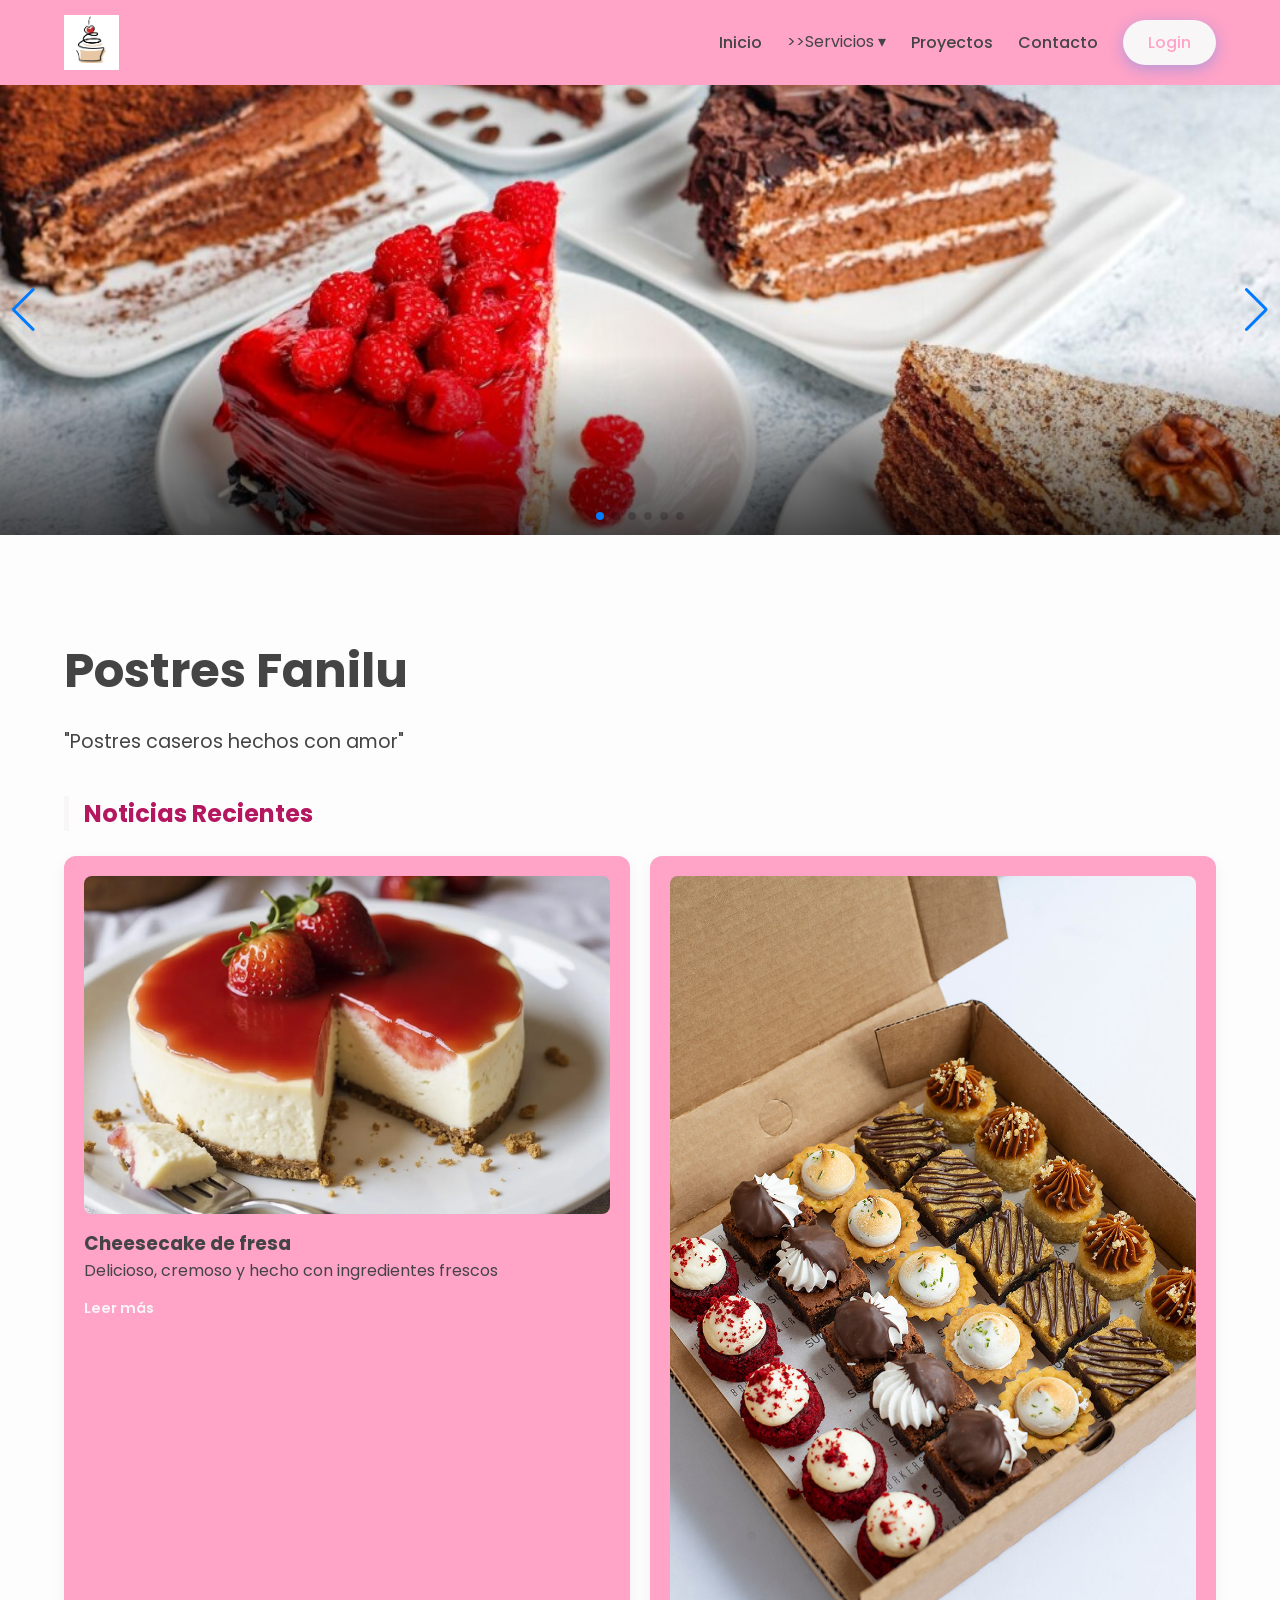
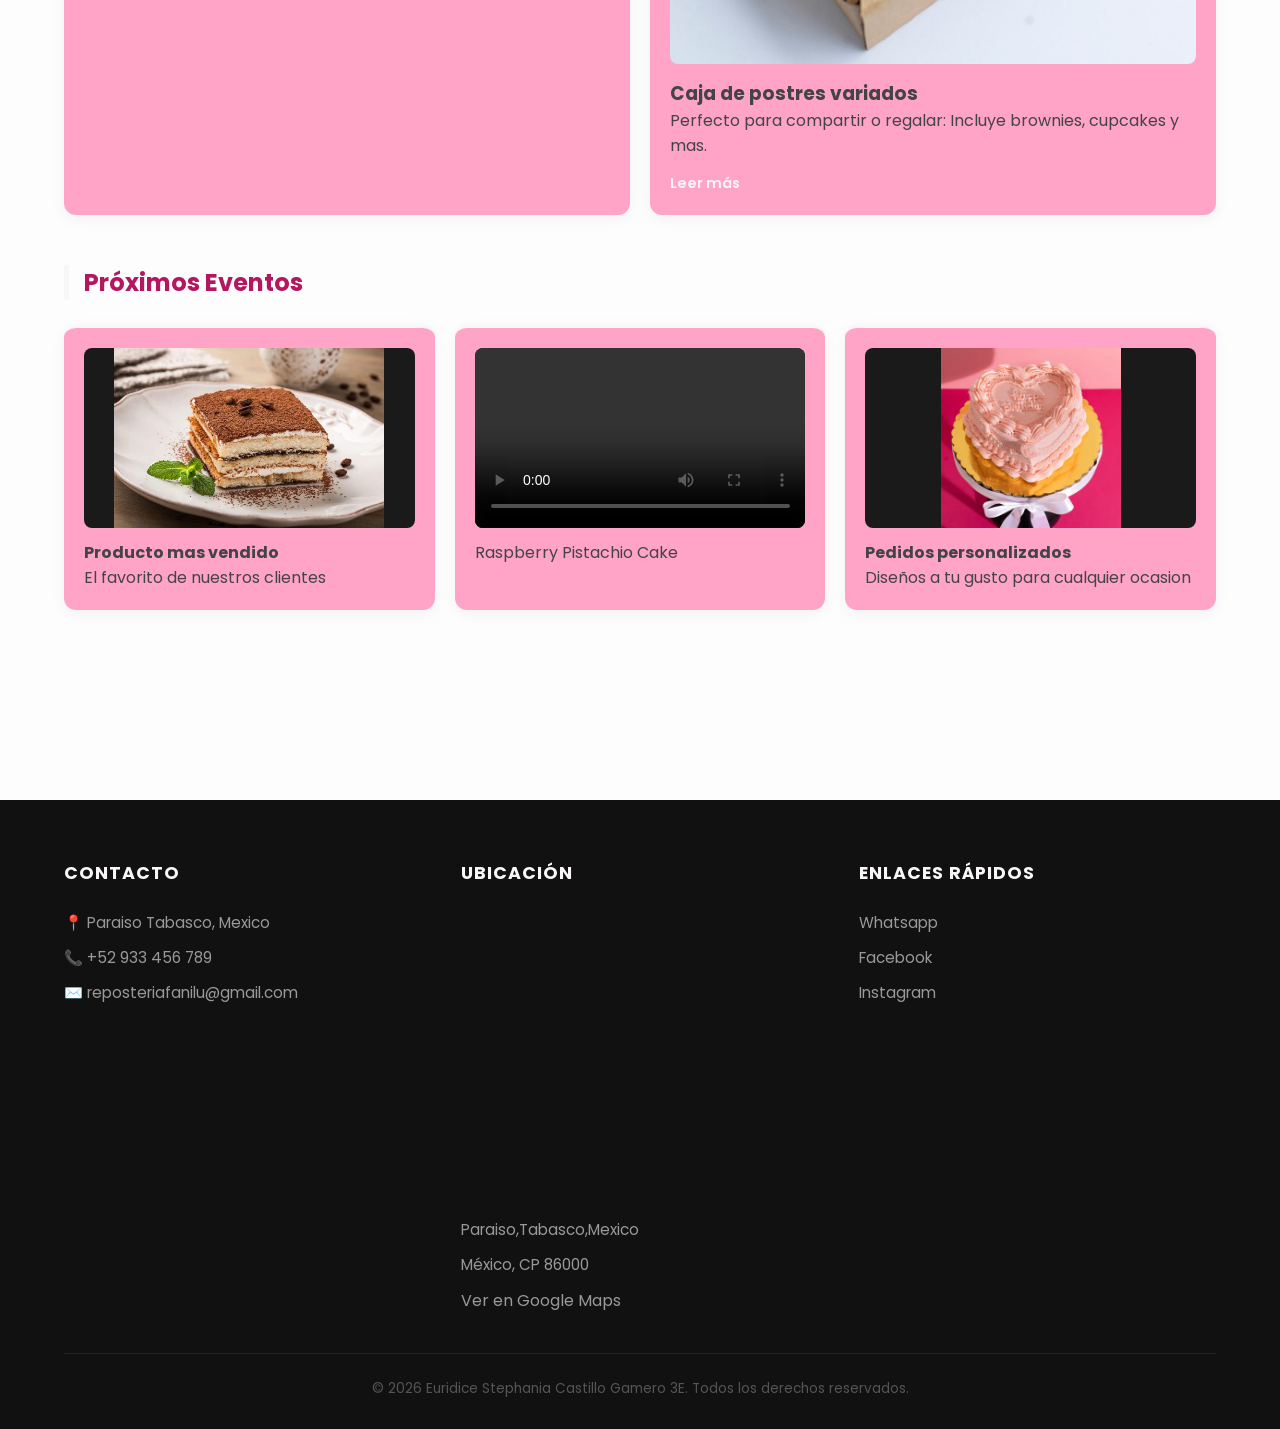
==== index.html @ 414ab35e "Add files via upload" ====
<!DOCTYPE html>
<html lang="es">
<head>
    <meta charset="UTF-8">
    <meta name="viewport" content="width=device-width, initial-scale=1.0">
    <title>Maquetación con divs</title>
        <!-- Google Fonts -->
    <link href="https://fonts.googleapis.com/css2?family=Poppins:wght@300;400;600&display=swap" rel="stylesheet">
    <link rel="stylesheet" href="estilos_maquetacion.css">
    <link rel="shortcut icon" href="img" type="image/x-icon">
    <link rel='stylesheet' href='https://cdn-uicons.flaticon.com/4.0.0/uicons-solid-straight/css/uicons-solid-straight.css'>
    <link rel="stylesheet" href="https://cdn.jsdelivr.net/npm/swiper@11/swiper-bundle.min.css" />
</head>
<body>

    <header>
        <div class="container">
            <div class="logo">
                <!-- COLOCA TU LOGO AQUÍ -->
                <a href="index.html">
                    <img src="IMG/Logo Pastelería Ilustrado Crema.png" alt="Coloca tu logo aquí">
                </a>
            </div>

            <nav>
                <ul class="nav-menu">
                    <li><a href="index.html"><i class="fi fi-ss-dove"></i></i>Inicio</a></li>
                    
                    <li class="dropdown">
                        <a href="#"><i class="fi fi-ss-room-service"></i></a>></i>></i>Servicios ▾</a>
                        <ul class="dropdown-content">
                            <li><a href="#">Diseño Digital</a></li>
                            <li><a href="#">Páginas Web</a></li>
                            <li><a href="#">Mantenimiento y redes de cómputo</a></li>
                        </ul>
                    </li>
                   

                    <li><a href="#">Proyectos</a></li>
                    <li><a href="#">Contacto</a></li>
                    <li><a href="login.html" class="btn-login">Login</a></li>
                </ul>
            </nav>
        </div>
    </header>
    <!-- Banner Principal -->
<div class="swiper mainBanner">
    <div class="swiper-wrapper">
        
        <!-- Slide 1 -->
        <div class="swiper-slide">
            <a href="#" class="banner-link">
                <img src="banner/imagen99.jpg" alt="Oferta 1">
                <div class="banner-content">
                    <div class="text-box">
                        
                    </div>
                </div>
            </a>
        </div>

        <!-- Slide 2 -->
        <div class="swiper-slide">
            <a href="#" class="banner-link">
                <img src="banner/dulce antojo.jpg" alt="Oferta 2">
                <div class="banner-content">
                    <div class="text-box">
                        
                    </div>
                </div>
            </a>
        </div>
        <!-- Slide 3 -->
        <div class="swiper-slide">
            <a href="#" class="banner-link">
                <img src="banner/tartaletas.jpg" alt="Oferta 2">
                <div class="banner-content">
                    <div class="text-box">
                        
                    </div>
                </div>
            </a>
        </div>
        <!-- Slide 4 -->
        <div class="swiper-slide">
            <a href="#" class="banner-link">
                <img src="IMG/fresa con chocolate.jpg" alt="Oferta 1">
                <div class="banner-content">
                    <div class="text-box">
                        
                    </div>
                </div>
            </a>
        </div>
        <!-- Slide 5 -->
        <div class="swiper-slide">
            <a href="#" class="banner-link">
                <img src="IMG/postre.jpg" alt="Oferta 1">
                <div class="banner-content">
                    <div class="text-box">
                        
                    </div>
                </div>
            </a>
        </div>
        <!-- Slide 6 -->
        <div class="swiper-slide">
            <a href="#" class="banner-link">
                <img src="banner/cupcake.jpg" alt="Oferta 1">
                <div class="banner-content">
                    <div class="text-box">
                        
                    </div>
                </div>
            </a>
        </div>

    </div>

    <!-- Controles -->
    <div class="swiper-button-next"></div>
    <div class="swiper-button-prev"></div>
    <div class="swiper-pagination"></div>
</div>

    <main class="container" style="padding: 100px 0;">
        <h1 style="font-size: 3rem; margin-bottom: 20px;">Postres Fanilu</h1>
        <p style="font-size: 1.2rem; max-width: 600px;">"Postres caseros hechos con amor"</p>
        <section class="seccion-info">
            
            <!-- FILA DE 2 CUADROS (Noticias Destacadas) -->
            <h2 class="titulo-seccion">Noticias Recientes</h2>
            <div class="contenedor-dos">
                <div class="cuadro cuadro-grande">
                    <div class="imagen-placeholder"><img src="IMG/Cheesecake-de-Vainilla-con-Fresas.webp"  width="300"></div>
                    <h3>Cheesecake de fresa</h3>
                    <p>Delicioso, cremoso y hecho con ingredientes frescos</p>
                    <a href="#" class="leer-mas">Leer más</a>
                </div>
                <div class="cuadro cuadro-grande">
                    <div class="imagen-placeholder"><img src="IMG/caja de postres.jpg" width="300"></div>
                    <h3>Caja de postres variados</h3>
                    <p>Perfecto para compartir o regalar: Incluye brownies, cupcakes y mas.</p>
                    
                    <a href="#" class="leer-mas">Leer más</a>
                </div>
            </div>

            <!-- FILA DE 3 CUADROS (Eventos o Info Rápida) -->
            <h2 class="titulo-seccion">Próximos Eventos</h2>
            <div class="contenedor-tres">
    <!-- Cuadro con Imagen -->
    <div class="cuadro cuadro-pequeno">
        <div class="media-container">
            <img src="IMG/tiramisu 1.1.jpg" width="">
        </div>
        <h4>Producto mas vendido</h4>
        <p>El favorito de nuestros clientes</p>
    </div>

    <!-- Cuadro con Video -->
    <div class="cuadro cuadro-pequeno">
        <div class="media-container">
            <video controls>
                <source src="video/videoplayback.mp4" type="video/mp4">
                
            </video>
        </div>
        
        <p>Raspberry Pistachio Cake</p>
    </div>

    <!-- Cuadro con Info Rápida (Solo texto si quieres) -->
    <div class="cuadro cuadro-pequeno">
        <div class="media-container">
            <img src="IMG/pastel personalizado.webp" alt="Evento">
        </div>
        <h4>Pedidos personalizados</h4>
        <p>Diseños a tu gusto para cualquier ocasion</p>
    </div>
</div>
</section>
        
    </main>

    <footer>
        <div class="container">
            <div class="footer-grid">
                <div class="footer-col">
                    <h4>Contacto</h4>
                    <p>📍 Paraiso Tabasco, Mexico</p>
                    <p>📞 +52 933 456 789</p>
                    <p>✉️ reposteriafanilu@gmail.com</p>
                </div>
                <div class="footer-col">
                    <h4>Ubicación</h4> 
                    <iframe src="https://www.google.com/maps/embed?pb=!1m18!1m12!1m3!1d3786.028294113665!2d-93.21983602576589!3d18.391563373104113!2m3!1f0!2f0!3f0!3m2!1i1024!2i768!4f13.1!3m3!1m2!1s0x85ee8cd7cc8ce477%3A0xe16984e99de48f21!2sPreparatoria%20Augusto%20Hern%C3%A1ndez%20Oliv%C3%A9!5e0!3m2!1ses!2smx!4v1779284716248!5m2!1ses!2smx" width="400" height="300" style="border:0;" allowfullscreen="" loading="lazy" referrerpolicy="no-referrer-when-downgrade"></iframe>
                    <p>Paraiso,Tabasco,Mexico</p>
                    <p>México, CP 86000</p>
                    <a href="https://www.google.com/maps">Ver en Google Maps</a>
                </div>
                <div class="footer-col">
                    <h4>Enlaces Rápidos</h4>
                    <ul>
                        <li><a href="https://wa.me/5210000000000?text=Hola,%20me%20gustaría%20recibir%20información%20sobre%20sus%20productos%20o%20servicios."><i class="fi fi-brands-whatsapp-circle"></i>Whatsapp</a></li>
                        <link rel='stylesheet' href='https://cdn-uicons.flaticon.com/4.0.0/uicons-brands/css/uicons-brands.css'>
                        <li><a href="https://www.facebook.com/login/?next=https%3A%2F%2Fwww.facebook.com%2F%3Flocale%3Des_LA"><i class="fi fi-brands-facebook"></i>Facebook</a></li>
                        <link rel='stylesheet' href='https://cdn-uicons.flaticon.com/4.0.0/uicons-brands/css/uicons-brands.css'>
                        <li><a href="https://www.instagram.com/"><i class="fi fi-brands-instagram-circle"></i>Instagram</a></li>
                        <link rel='stylesheet' href='https://cdn-uicons.flaticon.com/4.0.0/uicons-brands/css/uicons-brands.css'>
                    </ul>
                </div>
            </div>
            <div class="footer-bottom">
                &copy; 2026 Euridice Stephania Castillo Gamero 3E. Todos los derechos reservados.
            </div>
        </div>
    </footer>
    <script src="https://cdn.jsdelivr.net/npm/swiper@11/swiper-bundle.min.js"></script>
    <script src="banner.js"></script>
</body>

</html>
---- estilos_maquetacion.css ----
/* --- 1. VARIABLES --- */
:root {
    --color-primario: #f8f6f7; /* Color principal (azul) */
    --color-oscuro: #b41660; /* Color oscuro para textos fuertes */
    --color-texto: #444; /* Color general del texto */
    --blanco: #ffa3c7; /* Color blanco */
    --sombra: 0 10px 30px rgba(250, 137, 231, 0.1); /* Sombra suave */
    --transicion: all 0.4s cubic-bezier(0.165, 0.84, 0.44, 1); /* Animación suave */
}

/* Reset básico para quitar márgenes por defecto */
* {
    margin: 0;
    padding: 0;
    box-sizing: border-box; /* Evita que el padding rompa tamaños */
}

/* Configuración general del body */
body {
    font-family: 'Poppins', sans-serif; /* Fuente */
    background-color: #fdfdfd; /* Fondo claro */
    color: var(--color-texto); /* Color del texto */
    display: flex;
    flex-direction: column;
    min-height: 100vh; /* Para que el footer quede abajo */
}

/* Contenedor centrado */
.container {
    width: 90%;
    max-width: 1200px; /* Ancho máximo */
    margin: 0 auto; /* Centrar */
}

/* --- 2. HEADER Y LOGO --- */
header {
    background: var(--blanco); /* Fondo blanco */
    padding: 15px 0;
    box-shadow: 0 2px 15px rgba(0,0,0,0.05); /* Sombra ligera */
    position: sticky; /* Se queda fijo arriba */
    top: 0;
    z-index: 1000; /* Siempre encima */
}

/* Alinea logo y menú */
header .container {
    display: flex;
    justify-content: space-between;
    align-items: center;
}

/* CONFIGURACIÓN DEL LOGO */
.logo img {
    height: 55px; /* Tamaño del logo */
    width: auto;
    display: block;
}

/* --- 3. NAVEGACIÓN Y MENÚ --- */
.nav-menu {
    display: flex; /* Menú en fila */
    list-style: none; /* Quita viñetas */
    align-items: center;
}

/* Separación entre opciones */
.nav-menu > li {
    margin-left: 25px;
    position: relative; /* Necesario para submenú */
}

/* Estilo de enlaces */
.nav-menu a {
    text-decoration: none;
    color: var(--color-oscuro);
    font-weight: 500;
    padding: 10px 0;
    transition: var(--transicion);
    display: block;

    /* Permite alinear iconos con texto */
    display: inline-flex; 
    align-items: center; 
    gap: 8px; 
    text-decoration: none; 
    color: inherit;
}

/* Línea animada debajo del menú */
.nav-menu > li > a::after {
    content: '';
    position: absolute;
    width: 0; /* Empieza invisible */
    height: 2px;
    bottom: 0;
    left: 0;
    background-color: var(--color-primario);
    transition: var(--transicion);
}

/* Cuando pasas el mouse aparece la línea */
.nav-menu > li:hover > a::after {
    width: 100%;
}

/* Cambio de color al pasar el mouse */
.nav-menu a:hover {
    color: var(--color-primario);
}

/* --- 4. SUBMENÚ DESPLEGABLE --- */
.dropdown-content {
    position: absolute;
    top: 120%; /* Debajo del menú */
    left: -20px;
    background: var(--blanco);
    min-width: 220px;
    padding: 15px 0;
    list-style: none;
    border-radius: 12px; /* Bordes redondeados */
    box-shadow: var(--sombra);

    /* Oculto por defecto */
    opacity: 0;
    visibility: hidden;
    transform: translateY(20px); /* Baja un poco */
    transition: var(--transicion);
}

/* Mostrar el submenú al pasar el mouse */
.dropdown:hover .dropdown-content {
    opacity: 1;
    visibility: visible;
    transform: translateY(0);
}

/* Estilo de opciones del submenú */
.dropdown-content li a {
    padding: 12px 25px;
    font-size: 0.9rem;
    color: var(--color-texto);
    font-weight: 400;
}

/* Hover en submenú */
.dropdown-content li a:hover {
    background-color: #f8faff;
    color: var(--color-primario);
    padding-left: 30px; /* Se mueve a la derecha */
}

/* Botón Login resaltado */
.btn-login {
    background-color: var(--color-primario);
    color: var(--blanco) !important;
    padding: 10px 25px !important;
    border-radius: 50px; /* Forma redonda */
    box-shadow: 0 4px 15px rgba(0, 123, 255, 0.3);
}

/* Efecto hover del botón */
.btn-login:hover {
    transform: translateY(-2px); /* Se levanta */
    box-shadow: 0 6px 20px rgba(0, 123, 255, 0.4);
}

/* --- 5. RESPONSIVE --- */
@media (max-width: 850px) {

    /* Header en columna */
    header .container {
        flex-direction: column;
        gap: 20px;
    }

    /* Menú se adapta */
    .nav-menu {
        flex-wrap: wrap;
        justify-content: center;
    }

    .nav-menu li {
        margin: 5px 15px;
    }

    /* Submenú en móvil */
    .dropdown-content {
        position: static; /* Ya no flotante */
        box-shadow: none;
        opacity: 1;
        visibility: visible;
        transform: none;
        display: none; /* Oculto */
        background: #f1f1f1;
    }

    /* Mostrar al hacer hover */
    .dropdown:hover .dropdown-content {
        display: block;
    }
}

/* --- 6. FOOTER 3 COLUMNAS --- */
footer {
    background: #111;
    color: #fff;
    padding: 60px 0 30px;
    margin-top: auto; /* Empuja el footer abajo */
}

/* Grid para dividir en columnas */
.footer-grid {
    display: grid;
    grid-template-columns: repeat(auto-fit, minmax(250px, 1fr)); /* Responsive */
    gap: 40px;
    margin-bottom: 40px;
}

/* Títulos del footer */
.footer-col h4 {
    color: var(--color-primario);
    margin-bottom: 25px;
    font-size: 1.1rem;
    text-transform: uppercase;
    letter-spacing: 1px;
}

/* Texto del footer */
.footer-col p, .footer-col li {
    color: #999;
    font-size: 0.95rem;
    margin-bottom: 12px;
}

/* Quita viñetas */
.footer-col ul { 
    list-style: none; 
}

/* Enlaces del footer */
.footer-col a {
    color: #999;
    text-decoration: none;
    transition: var(--transicion);
}

/* Hover enlaces */
.footer-col a:hover {
    color: var(--blanco);
}

/* Parte inferior del footer */
.footer-bottom {
    text-align: center;
    border-top: 1px solid #222;
    padding-top: 25px;
    color: #555;
    font-size: 0.85rem;
}
.seccion-info {
        padding: 40px 0;
    }

    .titulo-seccion {
        margin-bottom: 25px;
        color: var(--color-oscuro);
        border-left: 5px solid var(--color-primario);
        padding-left: 15px;
    }

    /* Contenedores Flexbox */
    .contenedor-dos, .contenedor-tres {
        display: flex;
        gap: 20px;
        flex-wrap: wrap; /* Para que sea responsivo */
        margin-bottom: 50px;
    }

    /* Estilo base de los cuadros */
    .cuadro {
        background: var(--blanco);
        border-radius: 12px;
        padding: 20px;
        box-shadow: 0 4px 15px rgba(0,0,0,0.05);
        transition: transform 0.3s ease;
    }

    .cuadro:hover {
        transform: translateY(-5px);
    }

    /* Tamaños específicos */
    .cuadro-grande {
        flex: 1 1 calc(50% - 20px); /* 2 cuadros por fila */
        min-width: 300px;
    }

    .cuadro-pequeno {
        flex: 1 1 calc(33.33% - 20px); /* 3 cuadros por fila */
        min-width: 250px;
        border-top: 3px solid var(--color-primario);
        align-items: center;
    }
.imagen-placeholder {
    width: 100%;
    height: auto;       /* Ya no obligamos a que mida 200px */
    overflow: hidden;
    border-radius: 8px;
    margin-bottom: 15px;
}

.imagen-placeholder img {
    width: 100%;        /* Ocupa todo el ancho disponible */
    height: auto;       /* Mantiene su proporción natural */
    display: block;
}
  
    /* Elementos internos 
    .imagen-placeholder {
        background: #eee;
        height: 150px;
        display: flex;
        align-items: center;
        justify-content: center;
        border-radius: 8px;
        margin-bottom: 15px;
        color: #888;
    }*/

    .leer-mas {
        display: inline-block;
        margin-top: 15px;
        color: var(--color-primario);
        text-decoration: none;
        font-weight: 600;
        font-size: 0.9rem;
    }
    /* Contenedor universal para fotos y videos */
.media-container {
    width: 100%;
    height: 180px;         /* Altura fija para que los 3 cuadros estén parejos */
    background-color: #1a1a1a; /* Fondo oscuro para resaltar el contenido */
    display: flex;
    align-items: center;
    justify-content: center;
    border-radius: 8px;
    margin-bottom: 12px;
    overflow: hidden;
}

/* Ajuste para que se vea TODO (Imagen) */
.media-container img {
    max-width: 100%;
    max-height: 100%;
    object-fit: contain;   /* ESTA ES LA CLAVE: No corta nada */
}

/* Ajuste para que se vea TODO (Video) */
.media-container video {
    width: 100%;
    height: 100%;
    object-fit: contain;   /* ESTA ES LA CLAVE: Muestra el video completo */
    outline: none;
}
/* --- ESTILOS DEL BANNER --- */
.mainBanner {
    width: 100%;
    height: 450px; /* Altura ideal tipo e-commerce */
    position: relative;
}

.mainBanner .swiper-slide {
    position: relative;
    overflow: hidden;
}

.mainBanner img {
    width: 100%;
    height: 100%;
    object-fit: cover; /* Ajuste perfecto de la imagen */
    object-position: center;
}

/* Capa de contenido sobre la imagen */
.banner-content {
    position: absolute;
    top: 0;
    left: 0;
    width: 100%;
    height: 100%;
    display: flex;
    align-items: center; /* Centrado vertical */
    padding-left: 10%; /* Alineado a la izquierda como ML */
    background: linear-gradient(to right, rgba(0,0,0,0.4), transparent); /* Degradado para legibilidad */
}

.text-box {
    color: white;
    max-width: 500px;
}

.text-box span {
    font-size: 0.9rem;
    font-weight: 600;
    letter-spacing: 2px;
    color: var(--color-primario);
}

.text-box h1 {
    font-size: 3rem;
    margin: 10px 0 20px;
    line-height: 1.1;
}

.btn-comprar {
    padding: 12px 30px;
    background: var(--color-primario);
    border: none;
    color: white;
    font-weight: 600;
    border-radius: 5px;
    cursor: pointer;
    transition: transform 0.3s;
}

.btn-comprar:hover {
    transform: scale(1.05);
}

/* --- RESPONSIVE --- */
@media (max-width: 768px) {
    .mainBanner { height: 300px; }
    .text-box h1 { font-size: 1.8rem; }
    .banner-content { padding-left: 5%; }
}
/* --- ESTILOS DEL BANNER --- */
.mainBanner {
    width: 100%;
    height: 450px;
    position: relative;
}

/* Hace que todo el slide sea clickable */
.banner-link {
    text-decoration: none;
    display: block;
    width: 100%;
    height: 100%;
    position: relative;
}

.mainBanner .swiper-slide {
    position: relative;
    overflow: hidden;
}

.mainBanner img {
    width: 100%;
    height: 100%;
    object-fit: cover;
    object-position: center;
    transition: transform 0.5s ease; /* Efecto zoom opcional */
}

/* Zoom suave al pasar el mouse por el banner */
.banner-link:hover img {
    transform: scale(1.05);
}

/* Capa de contenido: Alineada ABAJO a la IZQUIERDA */
.banner-content {
    position: absolute;
    top: 0;
    left: 0;
    width: 100%;
    height: 100%;
    display: flex;
    align-items: flex-end; /* Mueve el texto al fondo */
    justify-content: flex-start; /* Mueve el texto a la izquierda */
    padding: 40px 5%; /* Espacio desde los bordes */
    /* Degradado oscuro desde abajo para que el texto blanco se lea perfecto */
    background: linear-gradient(to top, rgba(0,0,0,0.7) 0%, transparent 40%);
    box-sizing: border-box;
}

.text-box {
    color: white;
    max-width: 80%;
}

.text-box h1 {
    font-size: 2.5rem;
    margin: 0;
    line-height: 1.2;
    font-weight: 600;
    /* Sombra de apoyo */
    text-shadow: 2px 2px 10px rgba(0,0,0,0.5);
}

/* --- RESPONSIVE --- */
@media (max-width: 768px) {
    .mainBanner { height: 300px; }
    .text-box h1 { font-size: 1.5rem; }
    .banner-content { padding: 20px 5%; }
}
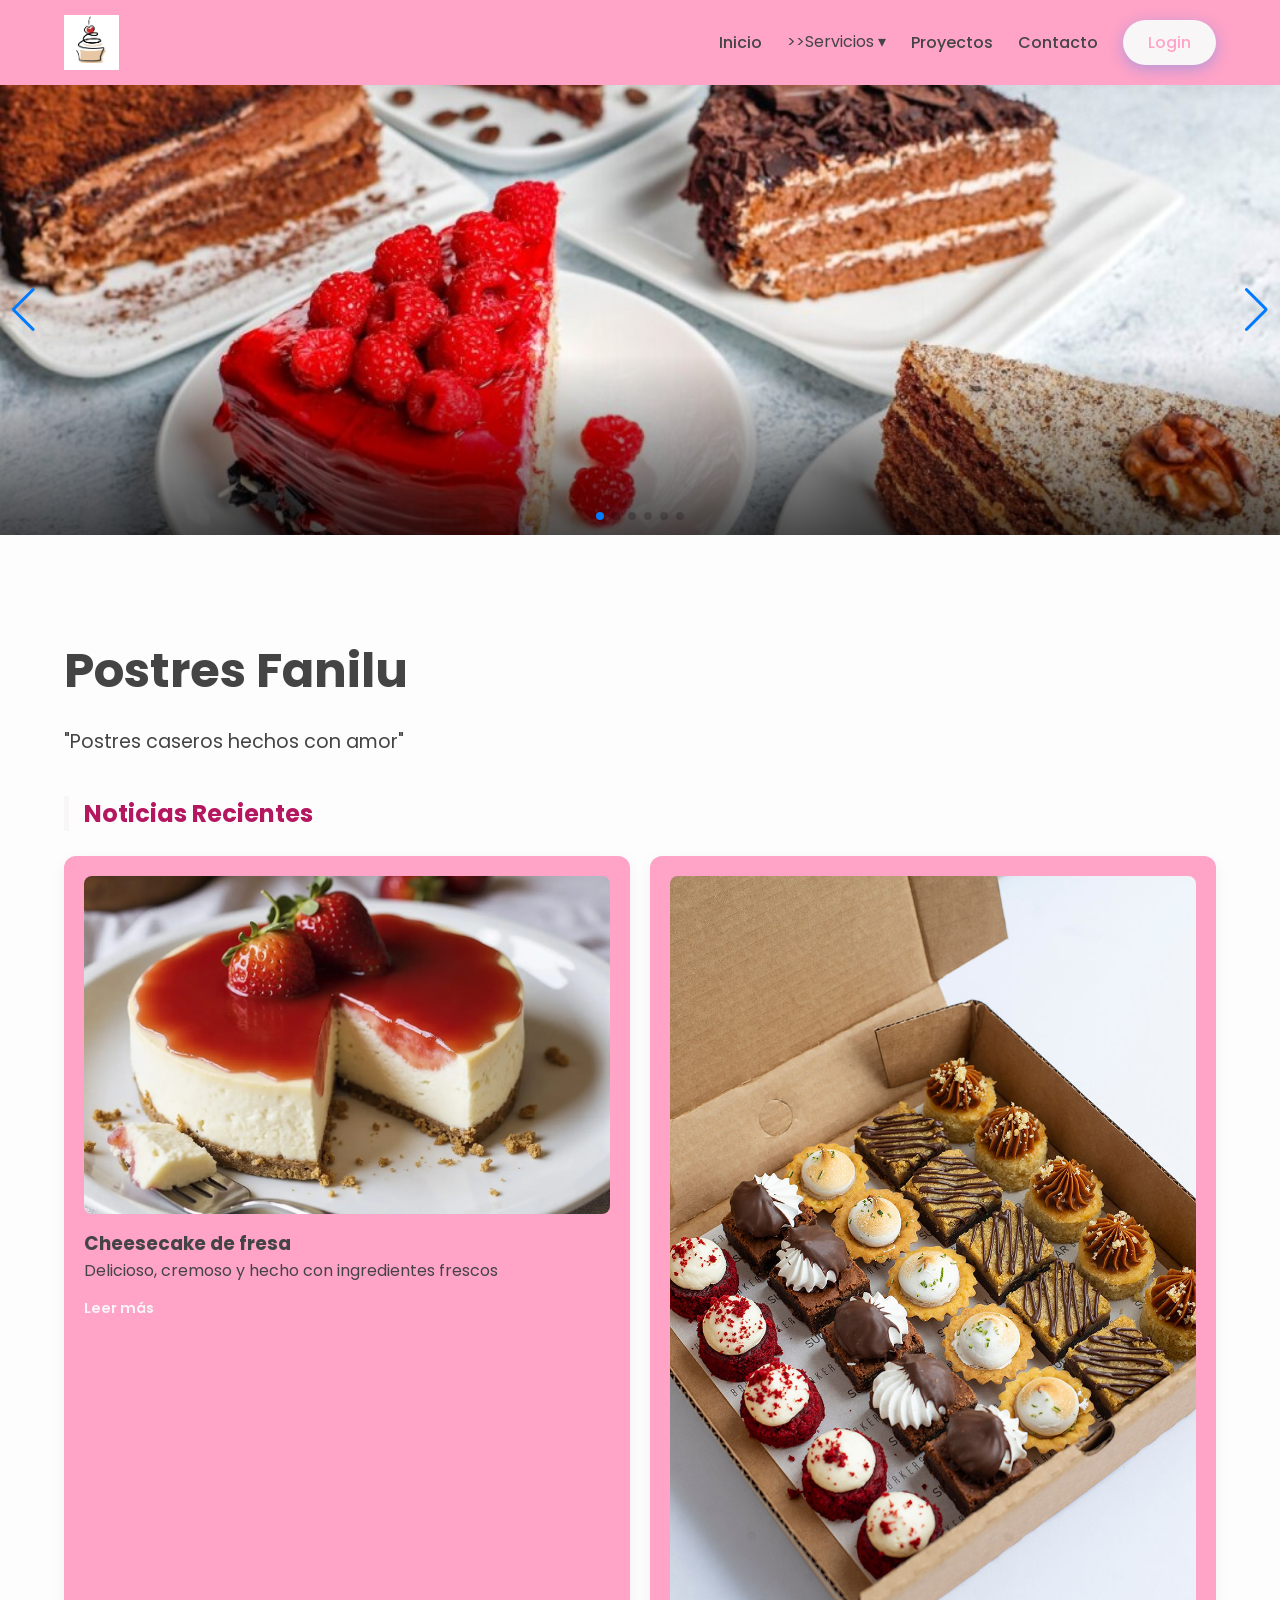
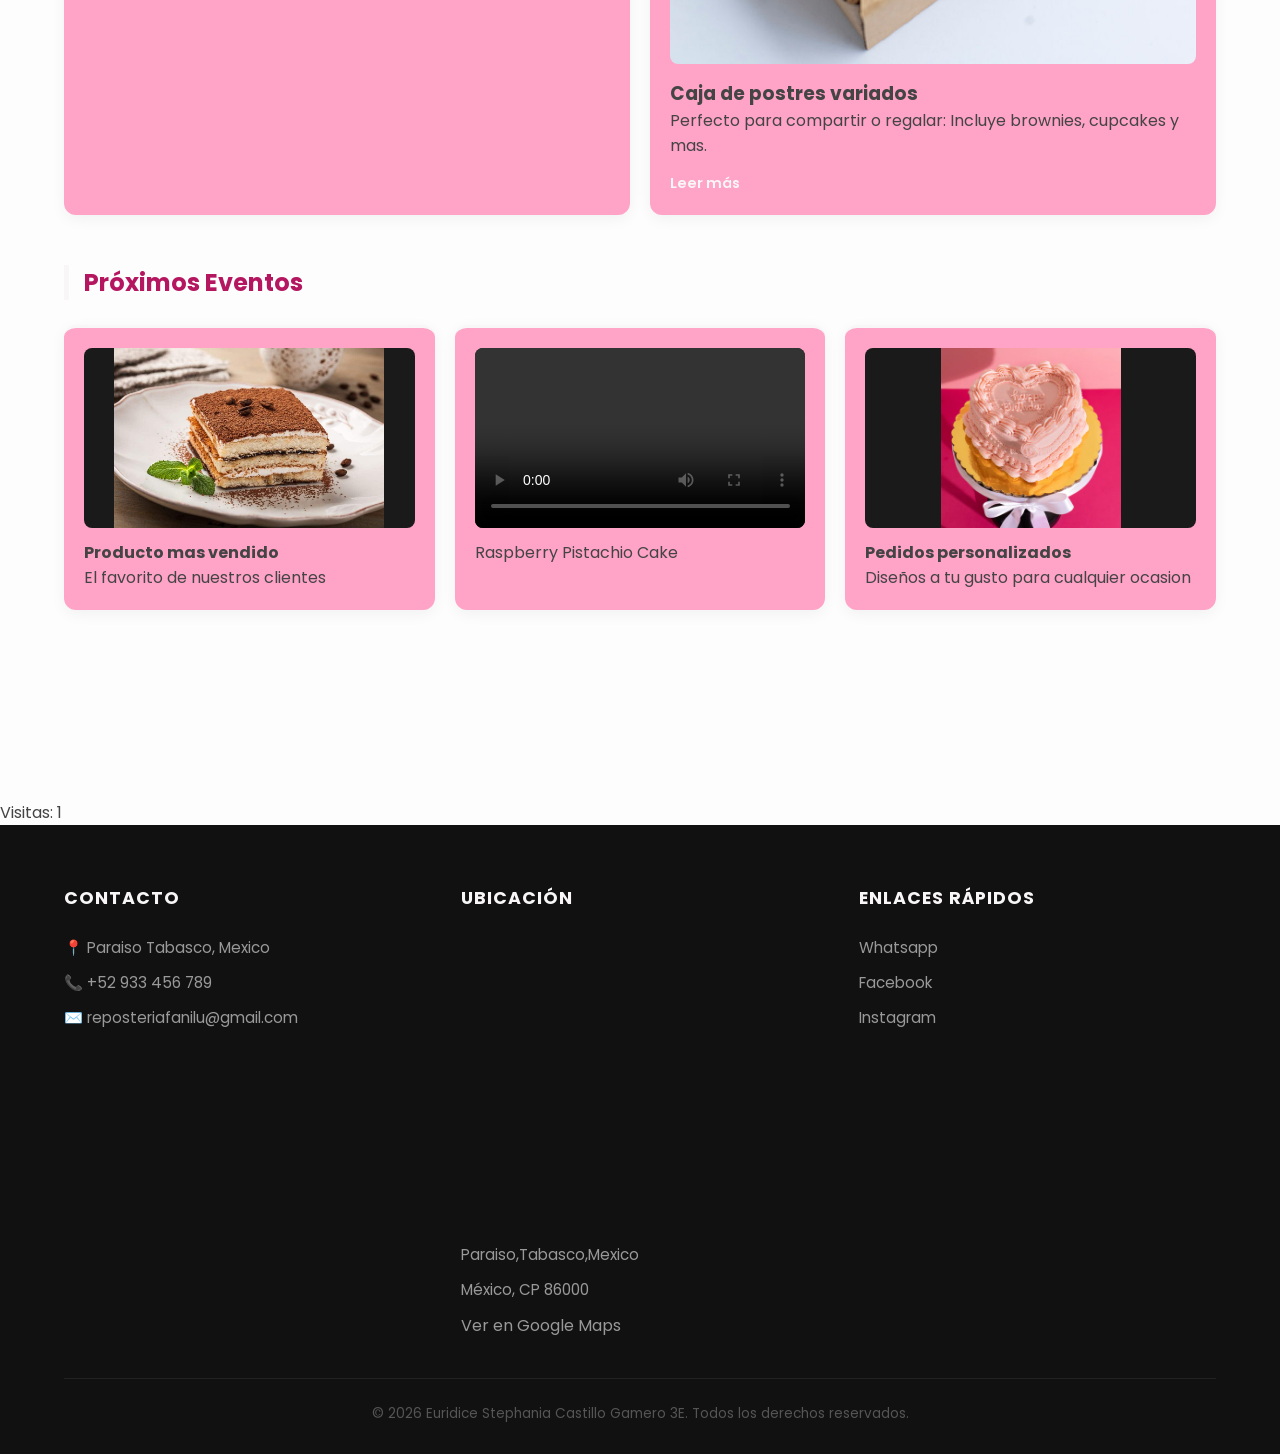
==== commit 06f068d2: "3E cambio 27/05" ====
--- a/index.html
+++ b/index.html
@@ -182,7 +182,18 @@
 </section>
         
     </main>
-
+     <script> let visitas = localStorage.getItem("visitas");
+
+  if(visitas == null){
+    visitas = 0;
+}
+
+  visitas++;
+
+localStorage.setItem("visitas", visitas);
+
+document.write("Visitas: " + visitas);
+</script>
     <footer>
         <div class="container">
             <div class="footer-grid">
